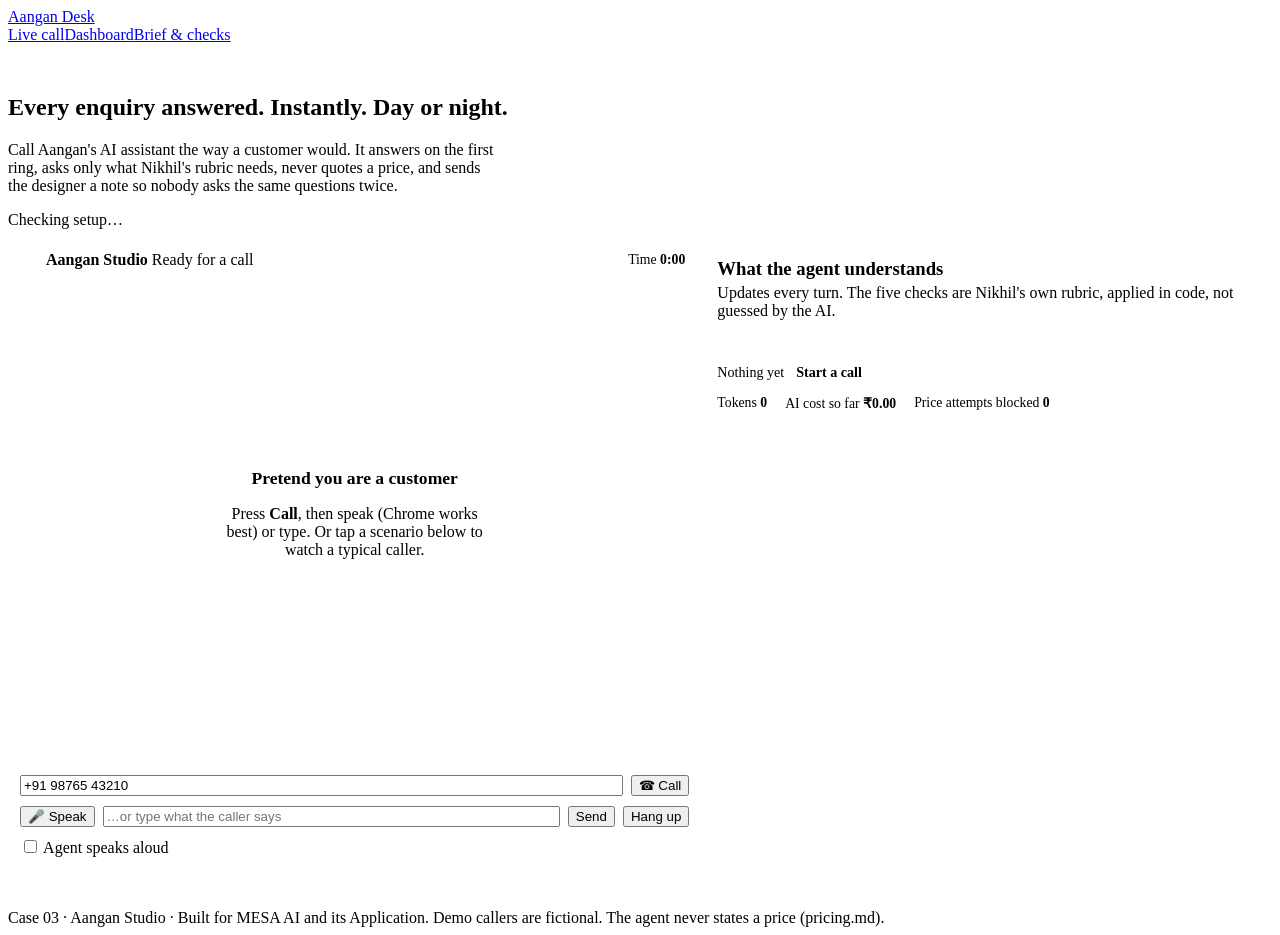
==== public/index.html @ 3ee4e273 "Aangan Desk: AI phone enquiry assistant (MESA Case 03) Answers calls instantly, qualifies with Nikhi" ====
<!doctype html>
<html lang="en">
<head>
<meta charset="utf-8">
<meta name="viewport" content="width=device-width,initial-scale=1">
<title>Aangan Desk</title>
<meta name="description" content="An AI phone assistant for Aangan Studio that answers every enquiry instantly, qualifies it with Nikhil's rubric and hands designers a complete note.">
<link rel="icon" href="data:image/svg+xml,%3Csvg xmlns=%27http://www.w3.org/2000/svg%27 viewBox=%270 0 32 32%27%3E%3Crect width=%2732%27 height=%2732%27 rx=%278%27 fill=%27%23b5532f%27/%3E%3Cpath d=%27M9 24V15a7 7 0 0 1 14 0v9%27 fill=%27none%27 stroke=%27white%27 stroke-width=%273%27/%3E%3C/svg%3E">
<link rel="stylesheet" href="/app.css">
<style>
.hero{padding:30px 0 10px}
.hero p{max-width:62ch;color:var(--muted)}
.layout{display:grid;grid-template-columns:minmax(0,1.25fr) minmax(0,1fr);gap:16px;align-items:start;padding-bottom:30px}
@media (max-width:900px){.layout{grid-template-columns:1fr}}
.phone{display:flex;flex-direction:column;height:min(640px,78vh);padding:0;overflow:hidden}
.phone-head{display:flex;align-items:center;gap:12px;padding:12px 16px;border-bottom:1px solid var(--line);background:var(--surface2)}
.dot{width:10px;height:10px;border-radius:50%;background:var(--muted)} .dot.live{background:var(--good);box-shadow:0 0 0 4px color-mix(in srgb,var(--good) 25%,transparent);animation:pulse 1.6s infinite}
@keyframes pulse{50%{box-shadow:0 0 0 8px transparent}}
@media (prefers-reduced-motion:reduce){.dot.live{animation:none}}
.log{flex:1;overflow-y:auto;padding:16px;display:flex;flex-direction:column;gap:10px}
.msg{max-width:84%;padding:9px 13px;border-radius:14px;font-size:.96rem;white-space:pre-wrap}
.msg.agent{background:var(--surface2);border-bottom-left-radius:4px;align-self:flex-start}
.msg.caller{background:var(--accent);color:var(--accent-ink);border-bottom-right-radius:4px;align-self:flex-end}
.msg small{display:block;opacity:.65;font-size:.72rem;margin-bottom:2px}
.msg.sys{align-self:center;background:transparent;color:var(--muted);font-size:.82rem;max-width:100%;text-align:center}
.controls{border-top:1px solid var(--line);padding:12px;display:grid;gap:10px}
.row{display:flex;gap:8px;align-items:center}
.row>input{flex:1}
.idle{padding:22px;text-align:center;margin:auto;max-width:34ch}
.idle .big{font-size:1.1rem;font-weight:700;margin-bottom:6px}
.chips{display:flex;flex-wrap:wrap;gap:8px}
.chip{border:1px solid var(--line);background:var(--surface);border-radius:99px;padding:6px 12px;font-size:.86rem;cursor:pointer;color:var(--ink)}
.chip:hover{background:var(--surface2)}
.side h3{margin-bottom:8px}
.crit{display:grid;grid-template-columns:auto 1fr auto;gap:8px 10px;align-items:center;font-size:.9rem}
.crit .n{width:22px;height:22px;border-radius:50%;background:var(--surface2);display:grid;place-items:center;font-weight:700;font-size:.76rem}
.facts{display:grid;grid-template-columns:auto 1fr;gap:4px 12px;font-size:.88rem}
.facts dt{color:var(--muted)} .facts dd{margin:0;font-weight:600}
.tg{background:#17212b;color:#e8eef3;border-radius:14px;padding:14px;font-size:.88rem;white-space:pre-wrap;font-family:ui-monospace,Menlo,monospace;line-height:1.5}
.tg .btnrow{margin-top:12px;display:block;width:fit-content;background:#2b5278;color:#fff;border-radius:8px;padding:6px 12px;font-family:inherit}
.stat{display:flex;gap:18px;flex-wrap:wrap;font-size:.86rem;color:var(--muted)}
.stat b{color:var(--ink)}
.callout{border-left:4px solid var(--accent);padding:2px 14px;margin:6px 0 14px;color:var(--muted)}
</style>
</head>
<body>
<header class="top"><div class="wrap">
  <a class="brand" href="/"><i></i>Aangan Desk</a>
  <nav aria-label="Main"><a href="/" aria-current="page">Live call</a><a href="/dashboard">Dashboard</a><a href="/brief">Brief &amp; checks</a></nav>
</div></header>

<main class="wrap">
  <section class="hero">
    <h1>Every enquiry answered. Instantly. Day or night.</h1>
    <p>Call Aangan's AI assistant the way a customer would. It answers on the first ring, asks only what Nikhil's rubric needs, never quotes a price, and sends the designer a note so nobody asks the same questions twice.</p>
    <div id="modeBanner" class="banner" role="status">Checking setup&hellip;</div>
  </section>

  <div class="layout">
    <section class="card phone" aria-label="Phone call">
      <div class="phone-head">
        <span class="dot" id="dot"></span>
        <div><b>Aangan Studio</b> <span class="muted small" id="status">Ready for a call</span></div>
        <div style="margin-left:auto" class="stat"><span>Time <b id="timer">0:00</b></span></div>
      </div>
      <div class="log" id="log" aria-live="polite">
        <div class="idle" id="idle">
          <div class="big">Pretend you are a customer</div>
          <p class="muted small">Press <b>Call</b>, then speak (Chrome works best) or type. Or tap a scenario below to watch a typical caller.</p>
        </div>
      </div>
      <div class="controls">
        <div class="row" id="startRow">
          <input id="phoneNo" aria-label="Caller ID (demo)" value="+91 98765 43210" inputmode="tel">
          <button class="btn primary" id="callBtn">&#9742; Call</button>
        </div>
        <div class="row" id="liveRow" hidden>
          <button class="btn" id="micBtn" aria-pressed="false" title="Speak">&#127908; Speak</button>
          <input id="say" placeholder="…or type what the caller says" aria-label="Type what the caller says" autocomplete="off">
          <button class="btn primary" id="sendBtn">Send</button>
          <button class="btn danger" id="hangBtn">Hang up</button>
        </div>
        <div class="row small muted"><label><input type="checkbox" id="voiceOn" style="width:auto;min-height:0"> Agent speaks aloud</label><span id="micNote"></span></div>
        <div class="chips" id="scenarios" aria-label="Scenarios"></div>
      </div>
    </section>

    <aside class="grid side">
      <section class="card">
        <h3>What the agent understands</h3>
        <p class="muted small" style="margin-top:-4px">Updates every turn. The five checks are Nikhil's own rubric, applied in code, not guessed by the AI.</p>
        <div class="crit" id="crit"></div>
        <hr style="border:0;border-top:1px solid var(--line);margin:14px 0">
        <dl class="facts" id="facts"><dt>Nothing yet</dt><dd>Start a call</dd></dl>
        <div class="stat" style="margin-top:12px"><span>Tokens <b id="tok">0</b></span><span>AI cost so far <b id="cost">&#8377;0.00</b></span><span>Price attempts blocked <b id="blk">0</b></span></div>
      </section>
      <section class="card" id="resultCard" hidden>
        <h3 id="resTitle">Result</h3>
        <div id="resBody"></div>
        <p class="small muted" id="resFoot"></p>
        <a class="btn sm" href="/dashboard">See it on the dashboard &rarr;</a>
      </section>
    </aside>
  </div>
</main>
<footer><div class="wrap">Case 03 &middot; Aangan Studio &middot; Built for MESA AI and its Application. Demo callers are fictional. The agent never states a price (pricing.md).</div></footer>
<script src="/common.js"></script>
<script src="/call.js"></script>
</body>
</html>
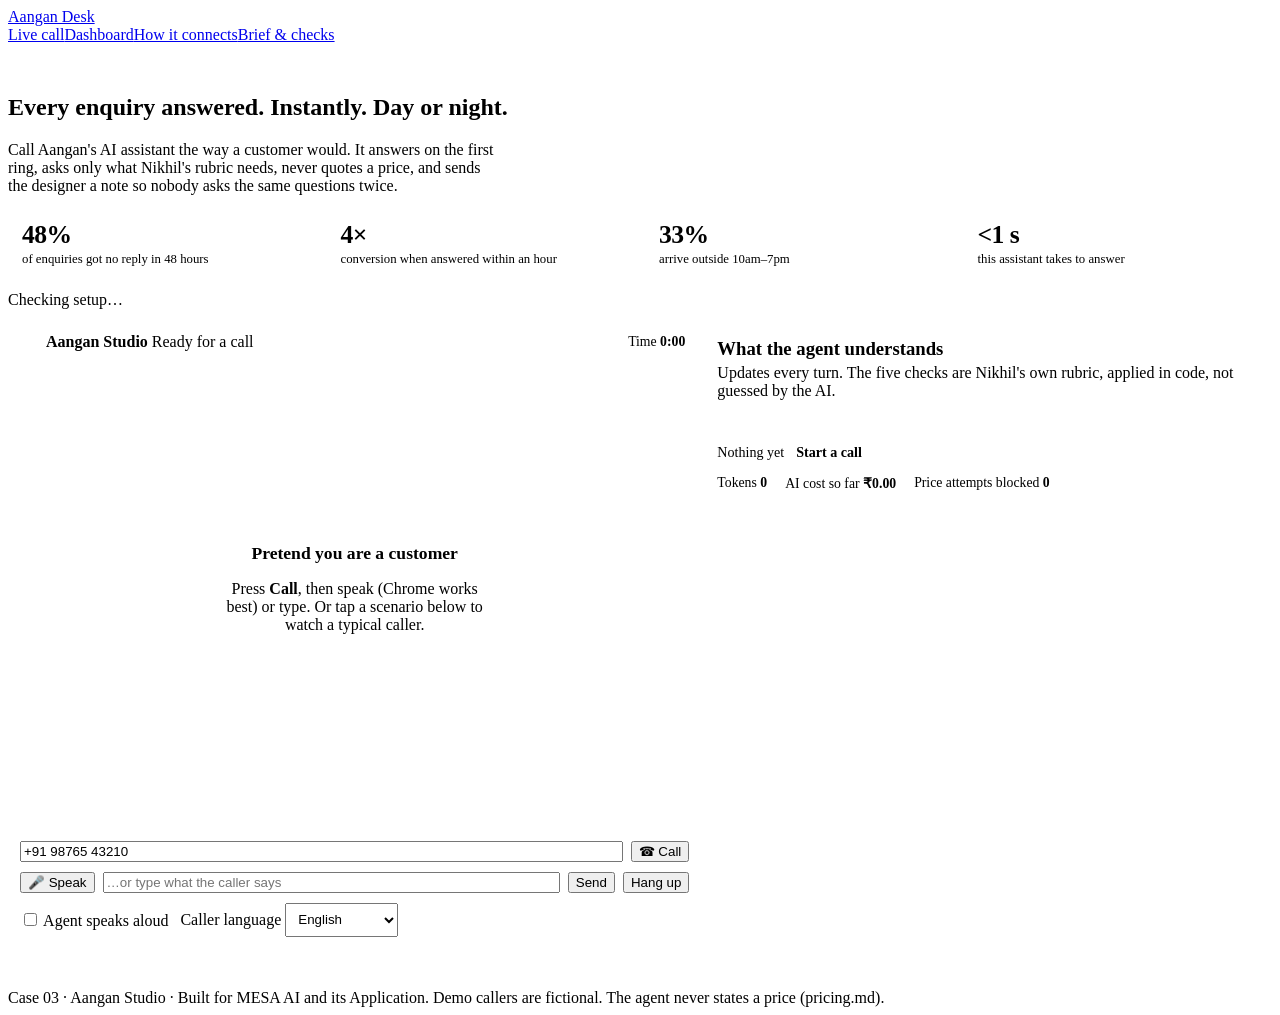
==== commit 2e1ba327: "Dashboard charts and funnel, How it connects page, Hindi/Marathi calls, HubSpot tasks, integration t" ====
--- a/public/index.html
+++ b/public/index.html
@@ -41,18 +41,32 @@
 .stat{display:flex;gap:18px;flex-wrap:wrap;font-size:.86rem;color:var(--muted)}
 .stat b{color:var(--ink)}
 .callout{border-left:4px solid var(--accent);padding:2px 14px;margin:6px 0 14px;color:var(--muted)}
+.stats{display:grid;grid-template-columns:repeat(4,1fr);gap:10px;margin:16px 0 14px}
+@media (max-width:760px){.stats{grid-template-columns:1fr 1fr}}
+.stats div{background:var(--surface);border:1px solid var(--line);border-radius:12px;padding:10px 14px}
+.stats b{display:block;font-size:1.6rem;letter-spacing:-.02em;color:var(--accent);line-height:1.1}.stats span{font-size:.8rem;color:var(--muted)}
+.wave{display:flex;gap:3px;align-items:center;height:22px}.wave i{width:3px;height:5px;border-radius:2px;background:var(--muted);transition:height .15s}
+.wave.on i{background:var(--accent);animation:wv .9s infinite ease-in-out}.wave.on i:nth-child(2){animation-delay:.1s}.wave.on i:nth-child(3){animation-delay:.2s}.wave.on i:nth-child(4){animation-delay:.3s}.wave.on i:nth-child(5){animation-delay:.15s}.wave.on i:nth-child(6){animation-delay:.25s}.wave.on i:nth-child(7){animation-delay:.05s}
+@keyframes wv{0%,100%{height:5px}50%{height:20px}}
+@media (prefers-reduced-motion:reduce){.wave.on i{animation:none;height:12px}}
 </style>
 </head>
 <body>
 <header class="top"><div class="wrap">
   <a class="brand" href="/"><i></i>Aangan Desk</a>
-  <nav aria-label="Main"><a href="/" aria-current="page">Live call</a><a href="/dashboard">Dashboard</a><a href="/brief">Brief &amp; checks</a></nav>
+  <nav aria-label="Main"><a href="/" aria-current="page">Live call</a><a href="/dashboard">Dashboard</a><a href="/connect">How it connects</a><a href="/brief">Brief &amp; checks</a></nav>
 </div></header>
 
 <main class="wrap">
   <section class="hero">
     <h1>Every enquiry answered. Instantly. Day or night.</h1>
     <p>Call Aangan's AI assistant the way a customer would. It answers on the first ring, asks only what Nikhil's rubric needs, never quotes a price, and sends the designer a note so nobody asks the same questions twice.</p>
+    <div class="stats" aria-label="Why this matters">
+      <div><b>48%</b><span>of enquiries got no reply in 48 hours</span></div>
+      <div><b>4&times;</b><span>conversion when answered within an hour</span></div>
+      <div><b>33%</b><span>arrive outside 10am&ndash;7pm</span></div>
+      <div><b>&lt;1&nbsp;s</b><span>this assistant takes to answer</span></div>
+    </div>
     <div id="modeBanner" class="banner" role="status">Checking setup&hellip;</div>
   </section>
 
@@ -61,6 +75,7 @@
       <div class="phone-head">
         <span class="dot" id="dot"></span>
         <div><b>Aangan Studio</b> <span class="muted small" id="status">Ready for a call</span></div>
+        <div class="wave" id="wave" aria-hidden="true"><i></i><i></i><i></i><i></i><i></i><i></i><i></i></div>
         <div style="margin-left:auto" class="stat"><span>Time <b id="timer">0:00</b></span></div>
       </div>
       <div class="log" id="log" aria-live="polite">
@@ -80,7 +95,8 @@
           <button class="btn primary" id="sendBtn">Send</button>
           <button class="btn danger" id="hangBtn">Hang up</button>
         </div>
-        <div class="row small muted"><label><input type="checkbox" id="voiceOn" style="width:auto;min-height:0"> Agent speaks aloud</label><span id="micNote"></span></div>
+        <div class="row small muted" style="flex-wrap:wrap;gap:12px"><label><input type="checkbox" id="voiceOn" style="width:auto;min-height:0"> Agent speaks aloud</label>
+          <label>Caller language <select id="lang" style="width:auto;min-height:34px;padding:4px 8px" aria-label="Caller language"><option value="en">English</option><option value="hi">&#2361;&#2367;&#2306;&#2342;&#2368; Hindi</option><option value="mr">&#2350;&#2352;&#2366;&#2336;&#2368; Marathi</option></select></label><span id="micNote"></span></div>
         <div class="chips" id="scenarios" aria-label="Scenarios"></div>
       </div>
     </section>
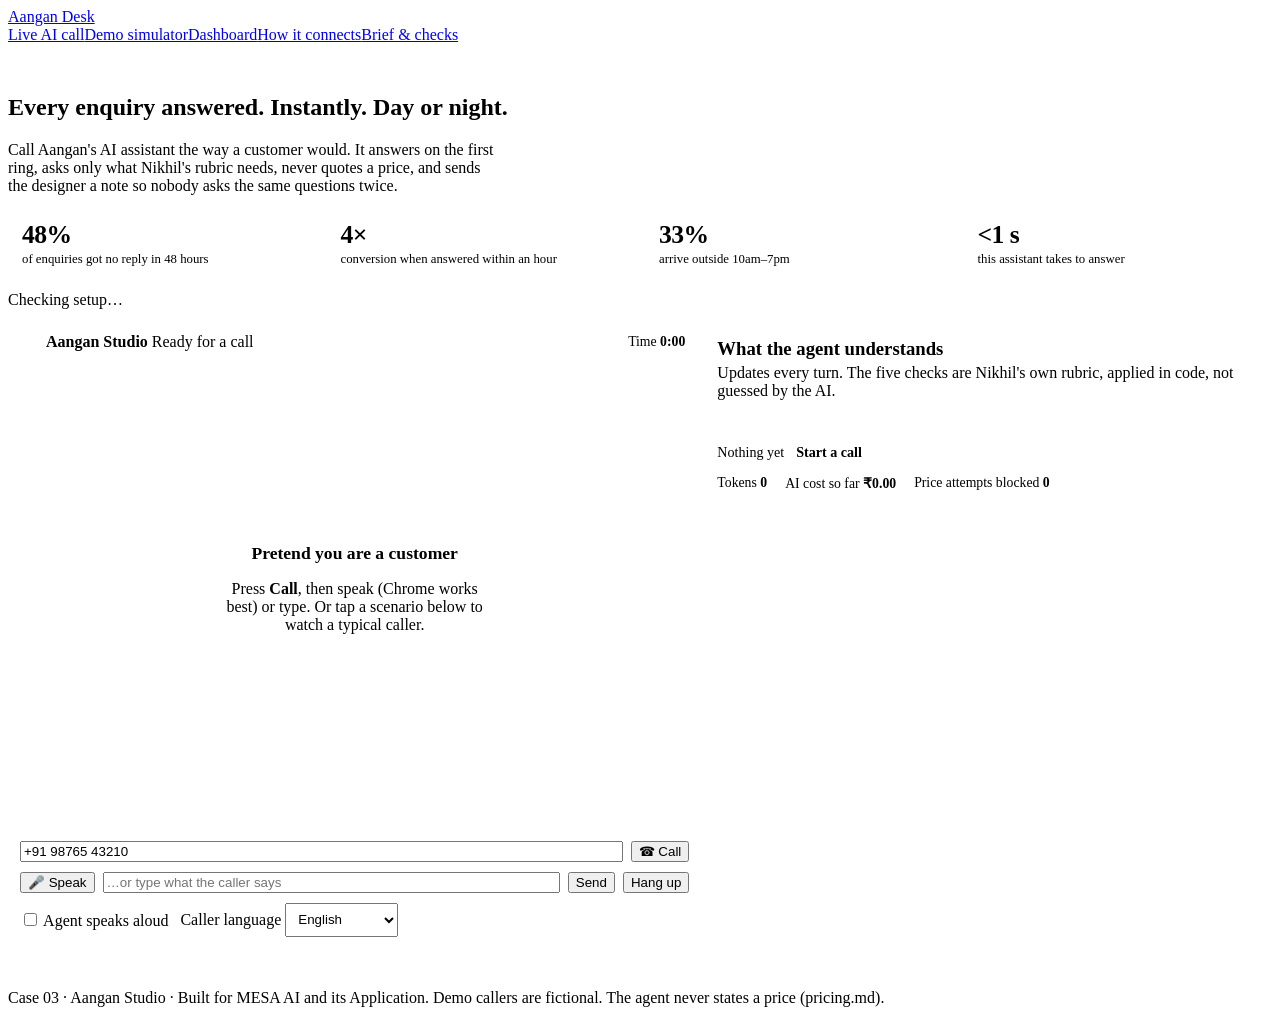
==== commit 27ee81d8: "Live WebRTC calls with the Vaani agent, phone dial-out, real-call dashboard with takeaways and decis" ====
--- a/public/index.html
+++ b/public/index.html
@@ -54,7 +54,7 @@
 <body>
 <header class="top"><div class="wrap">
   <a class="brand" href="/"><i></i>Aangan Desk</a>
-  <nav aria-label="Main"><a href="/" aria-current="page">Live call</a><a href="/dashboard">Dashboard</a><a href="/connect">How it connects</a><a href="/brief">Brief &amp; checks</a></nav>
+  <nav aria-label="Main"><a href="/live">Live AI call</a><a href="/" aria-current="page">Demo simulator</a><a href="/dashboard">Dashboard</a><a href="/connect">How it connects</a><a href="/brief">Brief &amp; checks</a></nav>
 </div></header>
 
 <main class="wrap">
